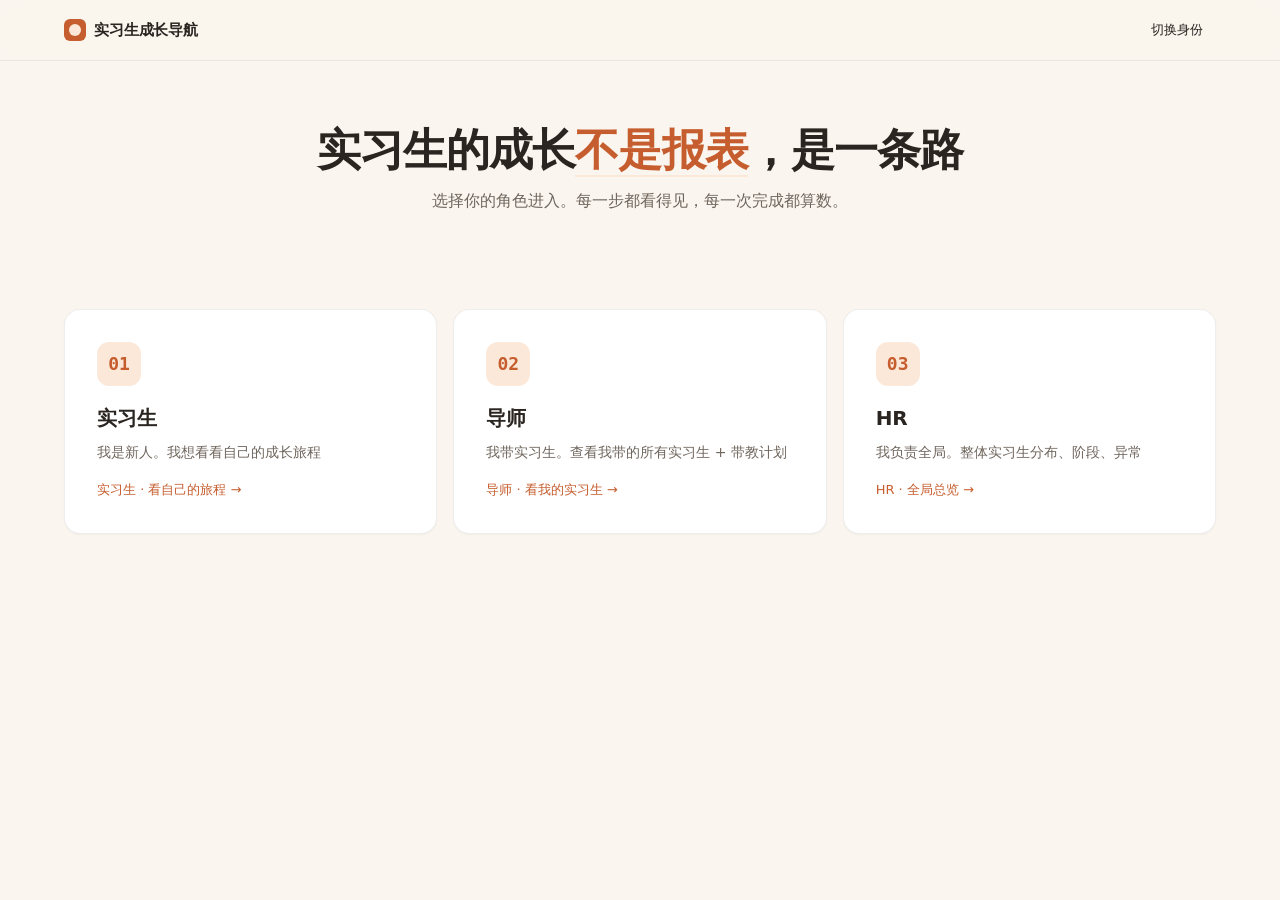
==== static/index.html @ 6880435b "feat: MiniMax M3 前端 — 成长旅程隐喻，暖纸营地风格" ====
<!DOCTYPE html>
<html lang="zh-CN">
<head>
<meta charset="UTF-8">
<meta name="viewport" content="width=device-width, initial-scale=1.0">
<title>实习生成长导航</title>
<style>
  /* ============================================================
     设计系统
     隐喻：成长旅程 / 黎明 / 营地
     ============================================================ */
  :root {
    /* 暖纸感基础 */
    --paper: #faf6ef;          /* 主底色：温暖纸张 */
    --paper-deep: #f1ebe0;     /* 凹陷表面 */
    --card: #ffffff;
    --ink: #2a2520;            /* 主文字：暖墨色 */
    --ink-soft: #6f665d;       /* 次文字 */
    --ink-mute: #a39e98;       /* 静文字 */
    --ink-faint: #c8c0b3;      /* 极淡文字 */

    /* 边框：whisper */
    --line: rgba(42, 37, 32, 0.08);
    --line-soft: rgba(42, 37, 32, 0.05);
    --line-strong: rgba(42, 37, 32, 0.16);

    /* 旅程主题色（单一主调，黎明 + 营火） */
    --ember: #c65d2e;          /* 旅程主色：赭石/营火 */
    --ember-soft: #e8a87a;     /* 浅赭 */
    --ember-glow: #fbe8d8;     /* 极浅赭，背景光晕 */
    --forest: #3a8c6f;         /* 成长/完成：森林绿 */
    --forest-soft: #d4e8df;
    --rust: #b83a2f;           /* 警示：铁锈红 */
    --slate: #5a6b7c;          /* 导师/HR 冷静辅色 */
    --slate-soft: #e3e7ec;

    /* 字体 */
    --font-sans: "PingFang SC", "Microsoft YaHei", -apple-system, BlinkMacSystemFont, system-ui, "Segoe UI", "Hiragino Sans GB", sans-serif;
    --font-mono: ui-monospace, "SF Mono", Menlo, Monaco, Consolas, monospace;

    /* 节奏 */
    --s1: 4px; --s2: 8px; --s3: 12px; --s4: 16px;
    --s5: 24px; --s6: 32px; --s7: 48px; --s8: 64px;

    /* 圆角 */
    --r-sm: 6px; --r-md: 10px; --r-lg: 16px; --r-pill: 9999px;

    /* 阴影：4 层极轻 */
    --shadow-1: 0 1px 2px rgba(42, 37, 32, 0.04);
    --shadow-2: 0 1px 2px rgba(42, 37, 32, 0.04),
                0 4px 12px rgba(42, 37, 32, 0.05),
                0 12px 32px rgba(42, 37, 32, 0.04);
    --shadow-3: 0 1px 2px rgba(42, 37, 32, 0.06),
                0 6px 16px rgba(42, 37, 32, 0.07),
                0 20px 48px rgba(42, 37, 32, 0.08);
  }

  * { box-sizing: border-box; }
  html, body { margin: 0; padding: 0; }
  body {
    font-family: var(--font-sans);
    background: var(--paper);
    color: var(--ink);
    font-size: 15px;
    line-height: 1.6;
    -webkit-font-smoothing: antialiased;
    -moz-osx-font-smoothing: grayscale;
    font-feature-settings: "kern", "liga";
  }
  button { font-family: inherit; cursor: pointer; }
  a { color: var(--ember); text-decoration: none; }
  a:hover { text-decoration: underline; }

  /* ============================================================
     通用工具
     ============================================================ */
  .wrap { max-width: 1200px; margin: 0 auto; padding: 0 var(--s5); }
  .row { display: flex; gap: var(--s4); align-items: center; }
  .row-between { display: flex; justify-content: space-between; align-items: center; }
  .col { display: flex; flex-direction: column; gap: var(--s3); }
  .muted { color: var(--ink-soft); }
  .mute { color: var(--ink-mute); }
  .mono { font-family: var(--font-mono); font-size: 13px; }
  .hidden { display: none !important; }

  /* 按钮 */
  .btn {
    display: inline-flex; align-items: center; gap: var(--s2);
    padding: 10px 18px; border-radius: var(--r-sm);
    border: 1px solid var(--line-strong); background: var(--card);
    color: var(--ink); font-size: 14px; font-weight: 500;
    transition: all .15s ease;
  }
  .btn:hover { background: var(--paper-deep); border-color: var(--ink-soft); }
  .btn-primary {
    background: var(--ember); color: #fff; border-color: var(--ember);
  }
  .btn-primary:hover { background: #b14e23; border-color: #b14e23; }
  .btn-ghost { background: transparent; border-color: transparent; }
  .btn-ghost:hover { background: var(--paper-deep); }
  .btn-sm { padding: 6px 12px; font-size: 13px; }

  /* 卡片 */
  .card {
    background: var(--card); border: 1px solid var(--line);
    border-radius: var(--r-md); box-shadow: var(--shadow-1);
  }
  .card-pad { padding: var(--s5); }
  .card-pad-lg { padding: var(--s6); }

  /* 标签 */
  .tag {
    display: inline-flex; align-items: center; gap: 6px;
    padding: 3px 10px; border-radius: var(--r-pill);
    font-size: 12px; font-weight: 500; letter-spacing: 0.02em;
    background: var(--paper-deep); color: var(--ink-soft);
  }
  .tag-ember { background: var(--ember-glow); color: var(--ember); }
  .tag-forest { background: var(--forest-soft); color: var(--forest); }
  .tag-slate { background: var(--slate-soft); color: var(--slate); }
  .tag-rust { background: #f5dcd6; color: var(--rust); }

  /* ============================================================
     顶栏
     ============================================================ */
  .topbar {
    position: sticky; top: 0; z-index: 50;
    background: rgba(250, 246, 239, 0.85);
    backdrop-filter: saturate(150%) blur(8px);
    -webkit-backdrop-filter: saturate(150%) blur(8px);
    border-bottom: 1px solid var(--line);
  }
  .topbar-inner {
    display: flex; align-items: center; justify-content: space-between;
    height: 60px;
  }
  .brand {
    display: flex; align-items: center; gap: var(--s2);
    font-weight: 600; font-size: 15px; letter-spacing: -0.01em;
  }
  .brand-mark {
    width: 22px; height: 22px; border-radius: 6px;
    background: var(--ember);
    position: relative;
    display: inline-block;
  }
  .brand-mark::after {
    content: ""; position: absolute; inset: 5px;
    border-radius: 50%; background: var(--ember-glow);
  }
  .topbar-right { display: flex; align-items: center; gap: var(--s3); }
  .who { font-size: 13px; color: var(--ink-soft); }
  .who b { color: var(--ink); font-weight: 600; }

  /* ============================================================
     登录页
     ============================================================ */
  .login-hero {
    padding: var(--s8) 0 var(--s7);
    text-align: center;
  }
  .login-hero h1 {
    font-size: 44px; font-weight: 600; line-height: 1.15;
    margin: 0 0 var(--s3); letter-spacing: -0.02em;
  }
  .login-hero h1 em {
    font-style: normal; color: var(--ember);
    border-bottom: 2px solid var(--ember-glow);
  }
  .login-hero p {
    font-size: 16px; color: var(--ink-soft);
    max-width: 520px; margin: 0 auto;
  }

  .role-grid {
    display: grid; grid-template-columns: repeat(3, 1fr);
    gap: var(--s4); margin-top: var(--s7);
  }
  .role-card {
    background: var(--card); border: 1px solid var(--line);
    border-radius: var(--r-lg); padding: var(--s6);
    text-align: left; cursor: pointer;
    transition: all .2s ease;
    box-shadow: var(--shadow-1);
  }
  .role-card:hover {
    transform: translateY(-2px);
    box-shadow: var(--shadow-2);
    border-color: var(--ember-soft);
  }
  .role-card .glyph {
    width: 44px; height: 44px; border-radius: 12px;
    background: var(--ember-glow); color: var(--ember);
    display: inline-flex; align-items: center; justify-content: center;
    margin-bottom: var(--s4);
    font-size: 18px; font-weight: 600;
    font-family: var(--font-mono);
  }
  .role-card h3 {
    font-size: 20px; font-weight: 600; margin: 0 0 var(--s2);
    letter-spacing: -0.01em;
  }
  .role-card p {
    font-size: 14px; color: var(--ink-soft);
    margin: 0 0 var(--s4); line-height: 1.55;
  }
  .role-card .open-hint {
    font-size: 13px; color: var(--ember); font-weight: 500;
  }

  /* 身份选择面板（弹层式） */
  .picker {
    position: fixed; inset: 0;
    background: rgba(42, 37, 32, 0.32);
    display: flex; align-items: center; justify-content: center;
    z-index: 100; padding: var(--s5);
    animation: fade .18s ease;
  }
  @keyframes fade { from { opacity: 0; } to { opacity: 1; } }
  .picker-panel {
    background: var(--card); border-radius: var(--r-lg);
    width: 100%; max-width: 460px;
    box-shadow: var(--shadow-3);
    overflow: hidden;
    animation: lift .22s cubic-bezier(.2,.8,.3,1.2);
  }
  @keyframes lift { from { transform: translateY(8px); opacity: 0; } }
  .picker-head {
    padding: var(--s5) var(--s5) var(--s4);
    border-bottom: 1px solid var(--line);
  }
  .picker-head h2 {
    margin: 0 0 var(--s1); font-size: 18px; font-weight: 600;
  }
  .picker-head p {
    margin: 0; font-size: 13px; color: var(--ink-soft);
  }
  .picker-list {
    padding: var(--s3); max-height: 360px; overflow-y: auto;
  }
  .picker-item {
    display: flex; align-items: center; justify-content: space-between;
    padding: var(--s3) var(--s4); border-radius: var(--r-sm);
    cursor: pointer; transition: background .12s;
  }
  .picker-item:hover { background: var(--paper-deep); }
  .picker-item .name { font-weight: 500; }
  .picker-item .sub { font-size: 12px; color: var(--ink-soft); }
  .picker-foot {
    padding: var(--s3) var(--s5);
    border-top: 1px solid var(--line);
    text-align: right;
  }

  /* ============================================================
     实习生页面 — 核心：成长旅程
     ============================================================ */
  .journey-header {
    padding: var(--s7) 0 var(--s5);
  }
  .journey-greeting {
    display: flex; align-items: baseline; gap: var(--s3);
    margin-bottom: var(--s2);
  }
  .journey-greeting .day-pill {
    font-size: 12px; padding: 3px 10px; border-radius: var(--r-pill);
    background: var(--paper-deep); color: var(--ink-soft);
    font-weight: 500;
  }
  .journey-h1 {
    font-size: 32px; font-weight: 600; margin: 0 0 var(--s3);
    letter-spacing: -0.015em; line-height: 1.2;
  }
  .journey-h1 em { font-style: normal; color: var(--ember); }
  .journey-sub {
    font-size: 15px; color: var(--ink-soft);
    max-width: 640px; line-height: 1.65;
  }

  /* 进度叙事条 */
  .progress-narrative {
    display: flex; align-items: center; gap: var(--s5);
    padding: var(--s4) var(--s5);
    background: var(--card);
    border: 1px solid var(--line);
    border-radius: var(--r-md);
    margin-top: var(--s5);
  }
  .pn-stat { display: flex; flex-direction: column; gap: 2px; }
  .pn-stat .num {
    font-size: 28px; font-weight: 600; color: var(--ink);
    line-height: 1; font-family: var(--font-mono);
    letter-spacing: -0.02em;
  }
  .pn-stat .num em {
    font-style: normal; color: var(--ink-mute);
    font-size: 18px; font-weight: 500;
  }
  .pn-stat .lbl { font-size: 12px; color: var(--ink-soft); }
  .pn-divider {
    width: 1px; height: 36px; background: var(--line);
  }
  .pn-pulse {
    flex: 1; display: flex; align-items: center; gap: var(--s3);
  }
  .pulse-dot {
    width: 10px; height: 10px; border-radius: 50%;
    background: var(--ember);
    position: relative;
  }
  .pulse-dot::before {
    content: ""; position: absolute; inset: -4px;
    border-radius: 50%; background: var(--ember);
    opacity: 0.25; animation: pulse 1.8s ease-out infinite;
  }
  @keyframes pulse {
    0% { transform: scale(0.6); opacity: 0.4; }
    100% { transform: scale(2.2); opacity: 0; }
  }
  .pulse-text { font-size: 13px; color: var(--ink-soft); line-height: 1.5; }
  .pulse-text b { color: var(--ink); font-weight: 600; }

  /* SVG 旅程路径 */
  .journey-path {
    position: relative;
    background: var(--card);
    border: 1px solid var(--line);
    border-radius: var(--r-lg);
    padding: var(--s6) var(--s5) var(--s5);
    margin-top: var(--s5);
    box-shadow: var(--shadow-1);
    overflow: hidden;
  }
  .journey-path::before {
    content: ""; position: absolute; inset: 0;
    background: radial-gradient(ellipse 600px 200px at 30% 80%, var(--ember-glow), transparent 60%);
    pointer-events: none;
  }
  .journey-path-inner { position: relative; z-index: 1; }
  .journey-svg {
    width: 100%; height: 180px; display: block;
  }
  .stage-labels {
    display: grid; grid-template-columns: repeat(3, 1fr);
    margin-top: var(--s3); position: relative;
  }
  .stage-label {
    text-align: center;
    transition: all .2s;
  }
  .stage-label .stage-no {
    font-family: var(--font-mono);
    font-size: 11px; color: var(--ink-mute);
    letter-spacing: 0.1em; text-transform: uppercase;
  }
  .stage-label .stage-name {
    font-size: 15px; font-weight: 600;
    color: var(--ink); margin: 4px 0 2px;
  }
  .stage-label .stage-state {
    font-size: 12px; color: var(--ink-soft);
  }
  .stage-label.is-current .stage-name { color: var(--ember); }
  .stage-label.is-done .stage-state { color: var(--forest); }

  /* 营地锚点（在 SVG 上） */
  .camp-anchor { cursor: pointer; }
  .camp-anchor:hover .camp-circle { stroke-width: 3; }
  .camp-circle {
    transition: all .25s ease;
  }
  .camp-current { fill: var(--ember); }
  .camp-done { fill: var(--forest); }
  .camp-pending { fill: var(--card); }
  .camp-flare { fill: var(--ember-glow); }

  /* 阶段详情 */
  .stage-detail {
    margin-top: var(--s5);
    padding-top: var(--s5);
    border-top: 1px dashed var(--line);
  }
  .stage-detail-head {
    display: flex; align-items: center; justify-content: space-between;
    margin-bottom: var(--s4);
  }
  .stage-detail-head h2 {
    font-size: 22px; font-weight: 600; margin: 0;
    letter-spacing: -0.01em;
  }
  .stage-detail-head .stage-progress {
    font-family: var(--font-mono); font-size: 13px;
    color: var(--ink-soft);
  }

  /* 里程碑列表（垂直、像路上的站点） */
  .milestone-list {
    display: flex; flex-direction: column; gap: var(--s2);
  }
  .milestone {
    display: grid;
    grid-template-columns: 36px 1fr auto;
    gap: var(--s4);
    padding: var(--s4) var(--s5);
    background: var(--card);
    border: 1px solid var(--line);
    border-radius: var(--r-md);
    transition: all .18s ease;
    align-items: start;
  }
  .milestone:hover { box-shadow: var(--shadow-2); border-color: var(--line-strong); }

  .ms-marker {
    width: 36px; height: 36px; border-radius: 50%;
    display: flex; align-items: center; justify-content: center;
    font-family: var(--font-mono);
    font-size: 14px; font-weight: 500;
    flex-shrink: 0;
  }
  .ms-marker.completed { background: var(--forest); color: #fff; }
  .ms-marker.flagged { background: var(--rust); color: #fff; }
  .ms-marker.pending {
    background: transparent; color: var(--ink-mute);
    border: 1.5px dashed var(--ink-faint);
  }
  .ms-marker.current {
    background: var(--ember-glow); color: var(--ember);
    border: 1.5px solid var(--ember);
  }

  .ms-body { min-width: 0; }
  .ms-name {
    font-size: 15px; font-weight: 600; color: var(--ink);
    margin: 0 0 2px;
  }
  .ms-desc { font-size: 13px; color: var(--ink-soft); }
  .ms-feedback {
    margin-top: var(--s3); padding: var(--s3) var(--s4);
    background: var(--paper-deep); border-radius: var(--r-sm);
    font-size: 13px; color: var(--ink-soft);
    border-left: 2px solid var(--ember-soft);
    line-height: 1.6;
  }
  .ms-feedback .fb-by {
    font-size: 11px; color: var(--ink-mute);
    text-transform: uppercase; letter-spacing: 0.08em;
    margin-bottom: 4px; display: block;
  }

  .ms-meta {
    font-family: var(--font-mono); font-size: 12px;
    color: var(--ink-mute); white-space: nowrap;
    padding-top: 8px;
  }

  /* 反馈流（路上的指引） */
  .feedback-stream {
    margin-top: var(--s6);
  }
  .feedback-stream h3 {
    font-size: 16px; font-weight: 600; margin: 0 0 var(--s3);
    display: flex; align-items: center; gap: var(--s2);
  }
  .feedback-stream h3 .count {
    font-family: var(--font-mono); font-size: 12px;
    color: var(--ink-mute); font-weight: 500;
  }
  .feedback-list { display: flex; flex-direction: column; gap: var(--s2); }
  .feedback-row {
    display: flex; gap: var(--s3);
    padding: var(--s3) var(--s4);
    background: var(--card);
    border: 1px solid var(--line);
    border-radius: var(--r-md);
  }
  .feedback-row .avatar {
    width: 32px; height: 32px; border-radius: 50%;
    background: var(--ember); color: #fff;
    display: flex; align-items: center; justify-content: center;
    font-size: 13px; font-weight: 600; flex-shrink: 0;
  }
  .feedback-row .fb-content { flex: 1; }
  .feedback-row .fb-text {
    font-size: 14px; color: var(--ink); line-height: 1.6;
  }
  .feedback-row .fb-meta {
    font-size: 12px; color: var(--ink-mute);
    margin-top: 4px;
  }
  .feedback-row .fb-meta .ms-link {
    color: var(--ember); font-weight: 500;
  }

  /* ============================================================
     导师页面
     ============================================================ */
  .page-h {
    padding: var(--s6) 0 var(--s5);
  }
  .page-h h1 {
    font-size: 28px; font-weight: 600; margin: 0 0 var(--s2);
    letter-spacing: -0.015em;
  }
  .page-h p { color: var(--ink-soft); margin: 0; }

  .intern-grid {
    display: grid;
    grid-template-columns: repeat(auto-fill, minmax(280px, 1fr));
    gap: var(--s4);
    margin-top: var(--s5);
  }
  .intern-card {
    background: var(--card);
    border: 1px solid var(--line);
    border-radius: var(--r-md);
    padding: var(--s5);
    cursor: pointer;
    transition: all .18s ease;
  }
  .intern-card:hover {
    box-shadow: var(--shadow-2);
    border-color: var(--ember-soft);
    transform: translateY(-1px);
  }
  .ic-top {
    display: flex; align-items: center; gap: var(--s3);
    margin-bottom: var(--s4);
  }
  .ic-avatar {
    width: 40px; height: 40px; border-radius: 50%;
    background: var(--ember-glow); color: var(--ember);
    display: flex; align-items: center; justify-content: center;
    font-size: 15px; font-weight: 600; flex-shrink: 0;
  }
  .ic-name { font-size: 16px; font-weight: 600; }
  .ic-pos { font-size: 13px; color: var(--ink-soft); }
  .ic-progress {
    display: flex; align-items: baseline; gap: 4px;
    margin-bottom: var(--s2);
  }
  .ic-progress .pct {
    font-family: var(--font-mono);
    font-size: 22px; font-weight: 600; color: var(--ink);
  }
  .ic-progress .lbl {
    font-size: 12px; color: var(--ink-soft);
  }
  .ic-bar {
    height: 4px; background: var(--paper-deep);
    border-radius: 2px; overflow: hidden;
  }
  .ic-bar-fill {
    height: 100%; background: var(--ember);
    border-radius: 2px; transition: width .4s ease;
  }
  .ic-meta {
    display: flex; gap: var(--s2); margin-top: var(--s3);
  }

  /* 导师 — 计划详情 */
  .plan-back {
    display: inline-flex; align-items: center; gap: 6px;
    font-size: 13px; color: var(--ink-soft);
    margin-bottom: var(--s3); cursor: pointer;
    background: none; border: none; padding: 0;
  }
  .plan-back:hover { color: var(--ember); }
  .plan-header {
    display: flex; align-items: baseline; gap: var(--s3);
    margin-bottom: var(--s5);
  }
  .plan-header h1 {
    font-size: 28px; font-weight: 600; margin: 0;
    letter-spacing: -0.015em;
  }
  .plan-section {
    margin-top: var(--s5);
  }
  .plan-section h2 {
    display: flex; align-items: center; gap: var(--s3);
    font-size: 16px; font-weight: 600;
    margin: 0 0 var(--s3);
    color: var(--ink-soft);
    text-transform: uppercase; letter-spacing: 0.08em;
    font-size: 12px; font-weight: 600;
  }
  .plan-section h2 .badge {
    background: var(--ember-glow); color: var(--ember);
    padding: 2px 10px; border-radius: var(--r-pill);
    font-size: 12px; font-weight: 500;
    letter-spacing: normal; text-transform: none;
  }
  .plan-item {
    display: grid;
    grid-template-columns: 28px 1fr auto;
    gap: var(--s4);
    padding: var(--s4) var(--s5);
    background: var(--card);
    border: 1px solid var(--line);
    border-radius: var(--r-md);
    align-items: start;
    margin-bottom: var(--s2);
  }
  .pi-check {
    width: 22px; height: 22px; border-radius: 6px;
    border: 1.5px solid var(--line-strong);
    background: var(--card); cursor: pointer;
    display: flex; align-items: center; justify-content: center;
    transition: all .15s; margin-top: 2px;
    flex-shrink: 0;
  }
  .pi-check:hover { border-color: var(--ember); }
  .pi-check.is-done { background: var(--forest); border-color: var(--forest); }
  .pi-check.is-done::after {
    content: ""; width: 6px; height: 10px;
    border-right: 2px solid #fff; border-bottom: 2px solid #fff;
    transform: rotate(45deg) translate(-1px, -1px);
  }
  .pi-body { min-width: 0; }
  .pi-name { font-weight: 600; font-size: 15px; }
  .pi-name.is-done { color: var(--ink-mute); text-decoration: line-through; text-decoration-color: var(--ink-faint); }
  .pi-desc { font-size: 13px; color: var(--ink-soft); margin-top: 2px; }
  .pi-feedback-box {
    margin-top: var(--s3); display: flex; gap: var(--s2);
  }
  .pi-feedback-box input {
    flex: 1; padding: 8px 12px;
    border: 1px solid var(--line); border-radius: var(--r-sm);
    background: var(--paper); font-family: inherit; font-size: 13px;
    color: var(--ink);
  }
  .pi-feedback-box input:focus { outline: none; border-color: var(--ember); }
  .pi-actions { display: flex; align-items: center; gap: var(--s2); }
  .pi-save {
    padding: 8px 14px;
    background: var(--ember); color: #fff; border: none;
    border-radius: var(--r-sm); font-size: 13px; font-weight: 500;
  }
  .pi-save:disabled { background: var(--ink-faint); cursor: not-allowed; }
  .pi-save:hover:not(:disabled) { background: #b14e23; }
  .pi-fb-display {
    margin-top: var(--s2); font-size: 13px; color: var(--ink-soft);
    background: var(--paper-deep); padding: var(--s2) var(--s3);
    border-radius: var(--r-sm);
    border-left: 2px solid var(--forest);
  }

  /* ============================================================
     HR 页面
     ============================================================ */
  .hr-stats {
    display: grid; grid-template-columns: repeat(4, 1fr);
    gap: var(--s3); margin-top: var(--s5);
  }
  .hr-stat {
    background: var(--card);
    border: 1px solid var(--line);
    border-radius: var(--r-md);
    padding: var(--s4) var(--s5);
  }
  .hr-stat .label {
    font-size: 12px; color: var(--ink-soft);
    text-transform: uppercase; letter-spacing: 0.06em;
    margin-bottom: 6px;
  }
  .hr-stat .value {
    font-family: var(--font-mono);
    font-size: 28px; font-weight: 600; color: var(--ink);
    line-height: 1.1;
  }
  .hr-stat .value small {
    font-size: 14px; color: var(--ink-mute); font-weight: 500;
  }
  .hr-stat .delta {
    font-size: 12px; color: var(--ink-soft);
    margin-top: 4px;
  }
  .hr-stat.accent .value { color: var(--ember); }
  .hr-stat.alert .value { color: var(--rust); }

  .hr-2col {
    display: grid; grid-template-columns: 1fr 1fr;
    gap: var(--s4); margin-top: var(--s5);
  }
  .hr-panel {
    background: var(--card);
    border: 1px solid var(--line);
    border-radius: var(--r-md);
    padding: var(--s5);
  }
  .hr-panel h2 {
    font-size: 14px; font-weight: 600; margin: 0 0 var(--s4);
    color: var(--ink-soft);
  }

  .bar-row {
    display: grid; grid-template-columns: 80px 1fr 40px;
    gap: var(--s3); align-items: center; margin-bottom: var(--s3);
  }
  .bar-row .lbl { font-size: 13px; color: var(--ink); }
  .bar-row .count { font-family: var(--font-mono); font-size: 13px; color: var(--ink-soft); text-align: right; }
  .bar-track {
    height: 8px; background: var(--paper-deep);
    border-radius: 4px; overflow: hidden;
  }
  .bar-fill {
    height: 100%; background: var(--ember);
    border-radius: 4px; transition: width .5s ease;
  }
  .bar-fill.slate { background: var(--slate); }
  .bar-fill.forest { background: var(--forest); }

  .hr-table {
    background: var(--card);
    border: 1px solid var(--line);
    border-radius: var(--r-md);
    margin-top: var(--s5);
    overflow: hidden;
  }
  .hr-table-head {
    display: grid;
    grid-template-columns: 1.4fr 1.2fr 1fr 0.8fr 0.8fr;
    padding: var(--s3) var(--s5);
    background: var(--paper-deep);
    font-size: 12px; color: var(--ink-soft);
    text-transform: uppercase; letter-spacing: 0.06em;
    font-weight: 500;
  }
  .hr-row {
    display: grid;
    grid-template-columns: 1.4fr 1.2fr 1fr 0.8fr 0.8fr;
    padding: var(--s3) var(--s5);
    border-top: 1px solid var(--line);
    font-size: 14px; align-items: center;
    cursor: pointer; transition: background .12s;
  }
  .hr-row:hover { background: var(--paper); }
  .hr-row .pct {
    font-family: var(--font-mono); font-size: 13px;
    color: var(--ink); font-weight: 500;
  }
  .hr-row .anomaly-dot {
    display: inline-block; width: 8px; height: 8px;
    border-radius: 50%; background: var(--rust);
    margin-right: 6px; vertical-align: middle;
  }
  .hr-row .name-cell { font-weight: 500; }
  .hr-row .name-cell small { display: block; color: var(--ink-mute); font-weight: 400; font-size: 12px; }

  /* ============================================================
     通用：空/加载/庆祝
     ============================================================ */
  .empty {
    text-align: center; padding: var(--s7) var(--s5);
    color: var(--ink-soft);
  }
  .empty h3 { color: var(--ink); font-weight: 600; margin: 0 0 var(--s2); }

  .toast {
    position: fixed; bottom: 24px; left: 50%;
    transform: translateX(-50%) translateY(20px);
    background: var(--ink); color: #fff;
    padding: 12px 20px; border-radius: var(--r-sm);
    font-size: 14px; opacity: 0; pointer-events: none;
    transition: all .25s ease;
    z-index: 200; box-shadow: var(--shadow-3);
  }
  .toast.show {
    opacity: 1; transform: translateX(-50%) translateY(0);
  }
  .toast .toast-glyph {
    display: inline-block; width: 8px; height: 8px;
    border-radius: 50%; background: var(--forest);
    margin-right: 8px; vertical-align: middle;
  }

  /* 庆祝小弹层（点击"庆祝一下"时） */
  .celebrate {
    position: fixed; inset: 0;
    background: rgba(42, 37, 32, 0.4);
    display: flex; align-items: center; justify-content: center;
    z-index: 200; padding: var(--s5);
    animation: fade .2s ease;
  }
  .celebrate-panel {
    background: var(--card); border-radius: var(--r-lg);
    padding: var(--s7); text-align: center;
    max-width: 360px; box-shadow: var(--shadow-3);
    animation: lift .25s cubic-bezier(.2,.8,.3,1.2);
  }
  .celebrate-sun {
    width: 64px; height: 64px; border-radius: 50%;
    background: var(--ember); margin: 0 auto var(--s4);
    position: relative;
  }
  .celebrate-sun::after {
    content: ""; position: absolute; inset: -8px;
    border-radius: 50%; border: 2px solid var(--ember-soft);
    animation: sunRing 1.6s ease-out infinite;
  }
  @keyframes sunRing {
    0% { transform: scale(0.8); opacity: 0.8; }
    100% { transform: scale(1.6); opacity: 0; }
  }
  .celebrate-panel h3 {
    font-size: 22px; font-weight: 600; margin: 0 0 var(--s2);
    letter-spacing: -0.01em;
  }
  .celebrate-panel p {
    color: var(--ink-soft); margin: 0 0 var(--s5);
    line-height: 1.6;
  }

  /* 响应 */
  @media (max-width: 900px) {
    .role-grid { grid-template-columns: 1fr; }
    .hr-stats { grid-template-columns: repeat(2, 1fr); }
    .hr-2col { grid-template-columns: 1fr; }
    .stage-labels { grid-template-columns: 1fr; gap: var(--s3); }
    .journey-svg { display: none; }
    .plan-item, .milestone {
      grid-template-columns: 28px 1fr;
    }
    .ms-meta, .pi-actions { grid-column: 1 / -1; }
    .hr-table-head, .hr-row {
      grid-template-columns: 1.4fr 0.8fr 0.6fr;
    }
    .hr-table-head .col-dept,
    .hr-table-head .col-stage,
    .hr-row .col-dept,
    .hr-row .col-stage { display: none; }
  }
</style>
</head>
<body>

<!-- 顶栏 -->
<header class="topbar">
  <div class="wrap topbar-inner">
    <div class="brand">
      <span class="brand-mark"></span>
      <span>实习生成长导航</span>
    </div>
    <div class="topbar-right" id="topbarRight">
      <span class="who" id="who"></span>
      <button class="btn btn-ghost btn-sm" onclick="logout()">切换身份</button>
    </div>
  </div>
</header>

<main id="app"></main>

<div id="toast" class="toast"><span class="toast-glyph"></span><span id="toastText"></span></div>
<div id="modalRoot"></div>

<script>
/* ============================================================
   状态与 API
   ============================================================ */
const STAGE_ORDER = ['onboarding', 'growth', 'independent'];
const STAGE_NAME = {
  'onboarding': '入职适应',
  'growth': '快速成长',
  'independent': '独立贡献'
};
const STAGE_BLURB = {
  'onboarding': '熟悉环境，建立基础',
  'growth': '独立承担任务，加速成长',
  'independent': '成为模块负责人，影响业务'
};
const STATUS_NAME = { 'pending': '待完成', 'completed': '已完成', 'flagged': '需关注' };

let state = {
  user: null,        // { id, name, role, ... }
  current: 'login',  // 'login' | 'intern' | 'mentor' | 'hr' | 'mentorPlan' | 'hrIntern'
  data: {}
};

const api = {
  me:  (id)        => fetch(`/api/me?user_id=${id}`).then(r => r.json()),
  intern:      (id) => fetch(`/api/intern/${id}`).then(r => r.json()),
  mentorList:  (id) => fetch(`/api/mentor/${id}/interns`).then(r => r.json()),
  mentorPlan:  (mid, iid) => fetch(`/api/mentor/${mid}/intern/${iid}/plan`).then(r => r.json()),
  complete:    (mid, pid, body) =>
    fetch(`/api/mentor/${mid}/complete/${pid}`, {
      method: 'POST', headers: { 'Content-Type': 'application/json' },
      body: JSON.stringify(body)
    }).then(r => r.json()),
  hrDash:      ()   => fetch(`/api/hr/dashboard`).then(r => r.json())
};

/* ============================================================
   工具
   ============================================================ */
const $ = (sel) => document.querySelector(sel);
const el = (tag, attrs = {}, children = []) => {
  const node = document.createElement(tag);
  for (const [k, v] of Object.entries(attrs)) {
    if (k === 'class') node.className = v;
    else if (k === 'onclick') node.setAttribute('onclick', v);
    else if (k === 'html') node.innerHTML = v;
    else if (k === 'text') node.textContent = v;
    else if (k.startsWith('data-')) node.setAttribute(k, v);
    else if (k === 'style') node.setAttribute('style', v);
    else node.setAttribute(k, v);
  }
  for (const c of [].concat(children)) {
    if (c == null) continue;
    if (typeof c === 'string') node.appendChild(document.createTextNode(c));
    else node.appendChild(c);
  }
  return node;
};
const esc = (s) => String(s ?? '').replace(/[&<>"']/g, c =>
  ({ '&': '&amp;', '<': '&lt;', '>': '&gt;', '"': '&quot;', "'": '&#39;' })[c]);
const fmtPct = (n) => `${n}%`;
const initials = (name) => {
  if (!name) return '?';
  return name.length > 2 ? name.slice(-1) : name.slice(0, 1);
};
const daySince = (startDate) => {
  if (!startDate) return 0;
  const start = new Date(startDate);
  const now = new Date();
  return Math.max(0, Math.floor((now - start) / 86400000));
};
const stageName = (key) => STAGE_NAME[key] || key;
const sortStages = (arr) =>
  arr.slice().sort((a, b) =>
    STAGE_ORDER.indexOf(a.stage_key) - STAGE_ORDER.indexOf(b.stage_key)
  );

function toast(text) {
  const t = $('#toast');
  $('#toastText').textContent = text;
  t.classList.add('show');
  clearTimeout(t._t);
  t._t = setTimeout(() => t.classList.remove('show'), 2200);
}

function modal(node) {
  const root = $('#modalRoot');
  root.innerHTML = '';
  const overlay = el('div', { class: 'picker', onclick: (e) => {
    if (e.target === overlay) close();
  }});
  overlay.appendChild(node);
  root.appendChild(overlay);
}
function close() { $('#modalRoot').innerHTML = ''; }

function celebrate(text, sub) {
  const panel = el('div', { class: 'celebrate-panel' }, [
    el('div', { class: 'celebrate-sun' }),
    el('h3', { text }),
    el('p', { text: sub }),
    el('button', { class: 'btn btn-primary', onclick: close, text: '继续旅程' })
  ]);
  const overlay = el('div', { class: 'celebrate', onclick: (e) => {
    if (e.target === overlay) close();
  }});
  overlay.appendChild(panel);
  $('#modalRoot').innerHTML = '';
  $('#modalRoot').appendChild(overlay);
}

/* ============================================================
   路由
   ============================================================ */
async function setUser(user) {
  state.user = user;
  $('#who').innerHTML = `<b>${esc(user.name)}</b> · ${user.role === 'intern' ? '实习生' : user.role === 'mentor' ? '导师' : 'HR'}`;
  if (user.role === 'intern') {
    state.current = 'intern';
    await renderIntern();
  } else if (user.role === 'mentor') {
    state.current = 'mentor';
    await renderMentor();
  } else {
    state.current = 'hr';
    await renderHR();
  }
}
function logout() {
  state.user = null;
  state.current = 'login';
  renderLogin();
}

/* ============================================================
   登录页
   ============================================================ */
const DEMO_ACCOUNTS = [
  { id: 1,  role: 'hr',      name: '王芳',  subtitle: '人力资源 · 全局视角' },
  { id: 2,  role: 'mentor',  name: '张伟',  subtitle: '研发部导师 · 带 8 人' },
  { id: 3,  role: 'mentor',  name: '李明',  subtitle: '产品部导师 · 带 6 人' },
  { id: 4,  role: 'mentor',  name: '陈芳',  subtitle: '销售部导师 · 带 6 人' },
  { id: 5,  role: 'intern',  name: '赵一',  subtitle: '研发 · 后端开发 · 入职第 ' + daySince('2026-03-01') + ' 天' },
  { id: 13, role: 'intern',  name: '冯九',  subtitle: '产品 · 产品助理 · 入职第 ' + daySince('2026-03-09') + ' 天' },
  { id: 19, role: 'intern',  name: '韩十五', subtitle: '销售 · 大客户销售 · 入职第 ' + daySince('2026-03-15') + ' 天' }
];

function renderLogin() {
  const app = $('#app');
  app.innerHTML = '';

  const roleGrid = el('div', { class: 'role-grid' }, [
    roleCard('实习生', '我是新人', '我想看看自己的成长旅程', 'in', '实习生 · 看自己的旅程'),
    roleCard('导师',   '我带实习生', '查看我带的所有实习生 + 带教计划', 'me', '导师 · 看我的实习生'),
    roleCard('HR',     '我负责全局', '整体实习生分布、阶段、异常', 'hr', 'HR · 全局总览')
  ]);

  const hero = el('section', { class: 'login-hero' }, [
    el('div', { class: 'wrap' }, [
      el('h1', { html: '实习生的成长<em>不是报表</em>，是一条路' }),
      el('p', { text: '选择你的角色进入。每一步都看得见，每一次完成都算数。' })
    ])
  ]);

  app.appendChild(hero);
  app.appendChild(el('div', { class: 'wrap' }, [roleGrid]));
}

function roleCard(title, sub, desc, key, hint) {
  return el('div', { class: 'role-card', onclick: () => openRolePicker(key) }, [
    el('div', { class: 'glyph', text: key === 'in' ? '01' : key === 'me' ? '02' : '03' }),
    el('h3', { text: title }),
    el('p', { text: sub + '。' + desc }),
    el('div', { class: 'open-hint', text: hint + ' →' })
  ]);
}

function openRolePicker(roleKey) {
  const filtered = DEMO_ACCOUNTS.filter(a => a.role === roleKey);
  const roleLabel = roleKey === 'in' ? '实习生' : roleKey === 'me' ? '导师' : 'HR';

  const list = el('div', { class: 'picker-list' },
    filtered.map(a => el('div', {
      class: 'picker-item', onclick: () => pickUser(a.id)
    }, [
      el('div', {}, [
        el('div', { class: 'name', text: a.name }),
        el('div', { class: 'sub', text: a.subtitle })
      ]),
      el('div', { class: 'sub', text: 'id: ' + a.id })
    ]))
  );

  const panel = el('div', { class: 'picker-panel' }, [
    el('div', { class: 'picker-head' }, [
      el('h2', { text: '选择' + roleLabel + '身份' }),
      el('p', { text: '演示账号直接进入。' })
    ]),
    list,
    el('div', { class: 'picker-foot' }, [
      el('button', { class: 'btn btn-ghost btn-sm', onclick: close, text: '取消' })
    ])
  ]);

  modal(panel);
}

async function pickUser(id) {
  close();
  const me = await api.me(id);
  if (me.error) { toast('未找到该用户'); return; }
  await setUser(me);
}

/* ============================================================
   实习生视图
   ============================================================ */
async function renderIntern() {
  const data = await api.intern(state.user.id);
  state.data.intern = data;
  const app = $('#app');
  app.innerHTML = '';

  const stages = sortStages(data.stages);
  const total = data.total_milestones;
  const done = data.completed_milestones;
  const pct = data.progress_pct;
  const days = daySince(data.intern.start_date);

  // 找 current stage（数据中 "进行中" 的）
  let currentStageKey = data.intern.stage;
  // 找第一个还没全完成的 stage
  for (const s of stages) {
    const allDone = s.milestones.every(m => m.status === 'completed');
    if (!allDone) { currentStageKey = s.stage_key; break; }
  }

  // 顶部问候
  const greeting = el('div', { class: 'journey-header' }, [
    el('div', { class: 'wrap' }, [
      el('div', { class: 'journey-greeting' }, [
        el('span', { class: 'day-pill', text: '入职第 ' + days + ' 天' }),
        el('span', { class: 'tag tag-ember', text: data.intern.department + ' · ' + data.intern.position })
      ]),
      el('h1', { class: 'journey-h1', html: `${esc(data.intern.name)}，欢迎回到你的<em>成长旅程</em>` }),
      el('p', { class: 'journey-sub', text:
        `你已经走过了 ${done} 个站点，路上还有 ${total - done} 个在等着你。当前正处在「${stageName(currentStageKey)}」阶段——继续前进，每一步都在为独立那一天做准备。`
      }),
      buildProgressNarrative(done, total, pct, currentStageKey)
    ])
  ]);

  // SVG 路径
  const path = buildJourneyPath(stages, currentStageKey, data);

  app.appendChild(greeting);
  app.appendChild(el('div', { class: 'wrap' }, [
    path,
    ...stages.map(s => buildStageDetail(s, currentStageKey))
  ]));

  // 反馈流（从 milestones 抽出所有有 feedback 的）
  const feedbackItems = [];
  for (const s of stages) {
    for (const m of s.milestones) {
      if (m.status === 'completed' && m.feedback) {
        feedbackItems.push({ ...m, stageKey: s.stage_key, stageName: s.stage_key });
      }
    }
  }
  if (feedbackItems.length) {
    const stream = el('div', { class: 'feedback-stream' }, [
      el('h3', {}, [
        document.createTextNode('路上的指引'),
        el('span', { class: 'count', text: ' · ' + feedbackItems.length + ' 条反馈' })
      ]),
      el('div', { class: 'feedback-list' },
        feedbackItems.map(it => buildFeedbackRow(it))
      )
    ]);
    app.appendChild(el('div', { class: 'wrap' }, [stream]));
  }
}

function buildProgressNarrative(done, total, pct, currentKey) {
  const remaining = total - done;
  let next = '';
  if (remaining === 0) next = '旅程的全部站点已点亮——准备好迎接下一段吧。';
  else if (remaining === 1) next = '只剩最后 1 个站点就到下一段。';
  else next = `距下一段还有 ${remaining} 步`;

  return el('div', { class: 'progress-narrative' }, [
    el('div', { class: 'pn-stat' }, [
      el('div', { class: 'num', html: `${done}<em>/${total}</em>` }),
      el('div', { class: 'lbl', text: '已走过' })
    ]),
    el('div', { class: 'pn-divider' }),
    el('div', { class: 'pn-stat' }, [
      el('div', { class: 'num', html: `${pct}<em>%</em>` }),
      el('div', { class: 'lbl', text: '完成度' })
    ]),
    el('div', { class: 'pn-divider' }),
    el('div', { class: 'pn-pulse' }, [
      el('div', { class: 'pulse-dot' }),
      el('div', { class: 'pulse-text' }, [
        document.createTextNode('正在 '),
        el('b', { text: stageName(currentKey) }),
        document.createTextNode(' 阶段，' + next)
      ])
    ])
  ]);
}

function buildJourneyPath(stages, currentKey, data) {
  // SVG：三条 S 曲线连接三个营地
  // 视口宽按 wrap-1200 减去 padding，cap 到 1100
  const W = 1100, H = 180;
  const cx = (i) => 180 + i * (W - 360) / 2;

  // 重算每段 y 交替
  const ys = [60, 110, 60];
  const d = (() => {
    let s = `M ${cx(0)} ${ys[0]}`;
    for (let i = 0; i < stages.length - 1; i++) {
      const x1 = cx(i), x2 = cx(i + 1);
      const y1 = ys[i], y2 = ys[i + 1];
      const mx = x1 + (x2 - x1) * 0.5;
      s += ` C ${mx} ${y1}, ${mx} ${y2}, ${x2} ${y2}`;
    }
    return s;
  })();

  // 已走过的路径（基于每个阶段的完成度）
  let walkedD = '';
  let walkedSoFar = true;
  for (let i = 0; i < stages.length; i++) {
    const s = stages[i];
    const allDone = s.milestones.every(m => m.status === 'completed');
    const anyDone = s.milestones.some(m => m.status === 'completed');
    if (walkedSoFar && allDone) {
      // 整段走过
      if (i === 0) walkedD = `M ${cx(0)} ${ys[0]}`;
      else walkedD += ` C ${cx(i-1) + (cx(i)-cx(i-1))*0.5} ${ys[i-1]}, ${cx(i-1) + (cx(i)-cx(i-1))*0.5} ${ys[i]}, ${cx(i)} ${ys[i]}`;
    } else {
      walkedSoFar = false;
      break;
    }
  }

  // 渲染 SVG
  const svg = document.createElementNS('http://www.w3.org/2000/svg', 'svg');
  svg.setAttribute('class', 'journey-svg');
  svg.setAttribute('viewBox', `0 0 ${W} ${H}`);
  svg.setAttribute('preserveAspectRatio', 'xMidYMid meet');

  // 虚线路径
  const ghost = document.createElementNS('http://www.w3.org/2000/svg', 'path');
  ghost.setAttribute('d', d);
  ghost.setAttribute('fill', 'none');
  ghost.setAttribute('stroke', 'rgba(42, 37, 32, 0.18)');
  ghost.setAttribute('stroke-width', '2');
  ghost.setAttribute('stroke-dasharray', '4 6');
  ghost.setAttribute('stroke-linecap', 'round');
  svg.appendChild(ghost);

  // 已走过的实线路径
  if (walkedD) {
    const walked = document.createElementNS('http://www.w3.org/2000/svg', 'path');
    walked.setAttribute('d', walkedD);
    walked.setAttribute('fill', 'none');
    walked.setAttribute('stroke', 'var(--ember)');
    walked.setAttribute('stroke-width', '2.5');
    walked.setAttribute('stroke-linecap', 'round');
    svg.appendChild(walked);
  }

  // 营地（每个阶段的视觉锚点）
  for (let i = 0; i < stages.length; i++) {
    const s = stages[i];
    const x = cx(i), y = ys[i];
    const isCurrent = s.stage_key === currentKey;
    const allDone = s.milestones.every(m => m.status === 'completed');
    const anyDone = s.milestones.some(m => m.status === 'completed');
    const allPending = s.milestones.every(m => m.status === 'pending');

    // 外圈光晕（current 阶段）
    if (isCurrent) {
      const flare = document.createElementNS('http://www.w3.org/2000/svg', 'circle');
      flare.setAttribute('cx', x); flare.setAttribute('cy', y);
      flare.setAttribute('r', 26);
      flare.setAttribute('fill', 'var(--ember-glow)');
      flare.setAttribute('opacity', '0.6');
      flare.setAttribute('class', 'camp-flare');
      svg.appendChild(flare);
    }

    // 主圈
    const g = document.createElementNS('http://www.w3.org/2000/svg', 'g');
    g.setAttribute('class', 'camp-anchor');
    g.setAttribute('onclick', `jumpToStage('${s.stage_key}')`);

    const c = document.createElementNS('http://www.w3.org/2000/svg', 'circle');
    c.setAttribute('cx', x); c.setAttribute('cy', y);
    c.setAttribute('r', 14);
    c.setAttribute('class', 'camp-circle ' + (allDone ? 'camp-done' : isCurrent ? 'camp-current' : 'camp-pending'));
    c.setAttribute('stroke', allDone ? 'var(--forest)' : isCurrent ? 'var(--ember)' : 'var(--ink-faint)');
    c.setAttribute('stroke-width', '2');
    g.appendChild(c);

    // 内部数字
    const t = document.createElementNS('http://www.w3.org/2000/svg', 'text');
    t.setAttribute('x', x); t.setAttribute('y', y + 4);
    t.setAttribute('text-anchor', 'middle');
    t.setAttribute('font-family', 'ui-monospace, SF Mono, Menlo, monospace');
    t.setAttribute('font-size', '12');
    t.setAttribute('font-weight', '600');
    t.setAttribute('fill', allDone ? '#fff' : isCurrent ? '#fff' : 'var(--ink-mute)');
    t.textContent = String(i + 1);
    g.appendChild(t);

    // 阶段完成小计
    const sub = document.createElementNS('http://www.w3.org/2000/svg', 'text');
    const doneN = s.milestones.filter(m => m.status === 'completed').length;
    sub.setAttribute('x', x); sub.setAttribute('y', y + (isCurrent ? 44 : 38));
    sub.setAttribute('text-anchor', 'middle');
    sub.setAttribute('font-family', 'ui-monospace, SF Mono, Menlo, monospace');
    sub.setAttribute('font-size', '11');
    sub.setAttribute('fill', 'var(--ink-mute)');
    sub.textContent = doneN + '/' + s.milestones.length;
    g.appendChild(sub);

    svg.appendChild(g);
  }

  const labels = el('div', { class: 'stage-labels' },
    stages.map((s, i) => {
      const isCurrent = s.stage_key === currentKey;
      const allDone = s.milestones.every(m => m.status === 'completed');
      return el('div', {
        class: 'stage-label' + (isCurrent ? ' is-current' : '') + (allDone ? ' is-done' : '')
      }, [
        el('div', { class: 'stage-no', text: '0' + (i + 1) }),
        el('div', { class: 'stage-name', text: stageName(s.stage_key) }),
        el('div', { class: 'stage-state', text:
          allDone ? '已完成' : isCurrent ? STAGE_BLURB[s.stage_key] : '尚未开始'
        })
      ]);
    })
  );

  return el('div', { class: 'journey-path' }, [
    el('div', { class: 'journey-path-inner' }, [svg, labels])
  ]);
}

function jumpToStage(key) {
  const node = document.getElementById('stage-' + key);
  if (node) node.scrollIntoView({ behavior: 'smooth', block: 'start' });
}

function buildStageDetail(stage, currentKey) {
  const isCurrent = stage.stage_key === currentKey;
  const doneN = stage.milestones.filter(m => m.status === 'completed').length;

  // 找第一个 pending 的里程碑（仅 current 阶段）
  let currentIdx = -1;
  if (isCurrent) {
    for (let i = 0; i < stage.milestones.length; i++) {
      if (stage.milestones[i].status === 'pending') { currentIdx = i; break; }
    }
  }

  return el('div', { class: 'stage-detail', id: 'stage-' + stage.stage_key }, [
    el('div', { class: 'stage-detail-head' }, [
      el('h2', { text: stageName(stage.stage_key) + ' · ' + STAGE_BLURB[stage.stage_key] }),
      el('div', { class: 'stage-progress', text: doneN + ' / ' + stage.milestones.length + ' 已完成' })
    ]),
    el('div', { class: 'milestone-list' },
      stage.milestones.map((m, i) => buildMilestone(m, i, isCurrent, i === currentIdx))
    )
  ]);
}

function buildMilestone(m, i, stageIsCurrent, isCurrentPending) {
  let markerClass = 'ms-marker';
  let markerContent = String(i + 1);
  if (m.status === 'completed') {
    markerClass += ' completed';
    markerContent = '\u2713';  // ✓
  } else if (m.status === 'flagged') {
    markerClass += ' flagged';
    markerContent = '!';
  } else if (isCurrentPending) {
    markerClass += ' current';
    markerContent = String(i + 1);
  } else {
    markerClass += ' pending';
    markerContent = String(i + 1);
  }

  return el('div', { class: 'milestone' }, [
    el('div', { class: markerClass, text: markerContent }),
    el('div', { class: 'ms-body' }, [
      el('div', { class: 'ms-name', text: m.name }),
      el('div', { class: 'ms-desc', text: m.description }),
      m.feedback ? el('div', { class: 'ms-feedback' }, [
        el('span', { class: 'fb-by', text: '来自导师的反馈' }),
        document.createTextNode(m.feedback)
      ]) : null
    ]),
    el('div', { class: 'ms-meta', text: STATUS_NAME[m.status] || m.status })
  ]);
}

function buildFeedbackRow(item) {
  return el('div', { class: 'feedback-row' }, [
    el('div', { class: 'avatar', text: initials(state.user.name) }),
    el('div', { class: 'fb-content' }, [
      el('div', { class: 'fb-text', text: item.feedback }),
      el('div', { class: 'fb-meta' }, [
        document.createTextNode(stageName(item.stageKey) + ' · '),
        el('span', { class: 'ms-link', text: item.name })
      ])
    ])
  ]);
}

/* ============================================================
   导师视图
   ============================================================ */
async function renderMentor() {
  const interns = await api.mentorList(state.user.id);
  const app = $('#app');
  app.innerHTML = '';

  const header = el('section', { class: 'page-h' }, [
    el('div', { class: 'wrap' }, [
      el('h1', { text: '我的实习生' }),
      el('p', { text: `${state.user.name}，你正带着 ${interns.length} 位同学。点击卡片查看带教计划。` })
    ])
  ]);

  const grid = el('div', { class: 'intern-grid' },
    interns.map(i => el('div', { class: 'intern-card', onclick: () => openPlan(i.id) }, [
      el('div', { class: 'ic-top' }, [
        el('div', { class: 'ic-avatar', text: initials(i.name) }),
        el('div', {}, [
          el('div', { class: 'ic-name', text: i.name }),
          el('div', { class: 'ic-pos', text: i.department + ' · ' + i.position })
        ])
      ]),
      el('div', { class: 'ic-progress' }, [
        el('div', { class: 'pct', text: i.progress_pct + '%' }),
        el('div', { class: 'lbl', text: '· ' + i.completed + '/' + i.total })
      ]),
      el('div', { class: 'ic-bar' }, [
        el('div', { class: 'ic-bar-fill', style: 'width:' + i.progress_pct + '%' })
      ]),
      el('div', { class: 'ic-meta' }, [
        el('span', { class: 'tag ' + (i.stage === 'onboarding' ? 'tag-ember' : i.stage === 'growth' ? 'tag-slate' : 'tag-forest'),
          text: stageName(i.stage) })
      ])
    ]))
  );

  app.appendChild(header);
  app.appendChild(el('div', { class: 'wrap' }, [
    grid,
    el('div', { style: 'margin-top:32px;', onclick: 'noop()' }, [])
  ]));
}

async function openPlan(internId) {
  const data = await api.mentorPlan(state.user.id, internId);
  state.data.plan = { ...data, internId };
  state.current = 'mentorPlan';
  renderPlan();
}

function renderPlan() {
  const data = state.data.plan;
  const app = $('#app');
  app.innerHTML = '';

  // 按 stage 分组
  const groups = {};
  for (const it of data.items) {
    if (!groups[it.stage]) groups[it.stage] = [];
    groups[it.stage].push(it);
  }

  const header = el('div', { class: 'wrap' }, [
    el('button', { class: 'plan-back', onclick: () => { state.current = 'mentor'; renderMentor(); } }, [
      document.createTextNode('← 返回实习生列表')
    ]),
    el('div', { class: 'plan-header' }, [
      el('h1', { text: data.intern_name + ' 的带教计划' }),
      el('span', { class: 'tag tag-ember', text: data.department })
    ])
  ]);

  const sections = el('div', { class: 'wrap' },
    STAGE_ORDER.filter(k => groups[k]).map(k => buildPlanSection(k, groups[k], data.internId))
  );

  app.appendChild(header);
  app.appendChild(sections);
}

function buildPlanSection(stageKey, items, internId) {
  return el('div', { class: 'plan-section' }, [
    el('h2', {}, [
      el('span', { class: 'badge', text: '0' + (STAGE_ORDER.indexOf(stageKey) + 1) }),
      document.createTextNode(stageName(stageKey) + ' · ' + items.length + ' 个里程碑')
    ]),
    el('div', {},
      items.map(it => buildPlanItem(it, internId))
    )
  ]);
}

function buildPlanItem(it, internId) {
  const isDone = it.status === 'completed';
  const hasFeedback = it.feedback;

  const item = el('div', { class: 'plan-item' }, [
    el('div', {
      class: 'pi-check' + (isDone ? ' is-done' : ''),
      onclick: () => toggleCheck(it.plan_id, internId, !isDone)
    }),
    el('div', { class: 'pi-body' }, [
      el('div', { class: 'pi-name' + (isDone ? ' is-done' : ''), text: it.milestone }),
      el('div', { class: 'pi-desc', text: it.description }),
      hasFeedback ? el('div', { class: 'pi-fb-display', text: '导师反馈：' + it.feedback }) : null
    ]),
    el('div', { class: 'pi-actions' }, [
      el('button', { class: 'pi-save', onclick: () => openFeedbackEditor(it.plan_id, internId), text: hasFeedback ? '编辑反馈' : '写反馈' })
    ])
  ]);
  return item;
}

function openFeedbackEditor(planId, internId) {
  const item = state.data.plan.items.find(x => x.plan_id === planId);
  const cur = item ? (item.feedback || '') : '';
  const input = el('input', { type: 'text', value: cur, placeholder: '给实习生的反馈…' });
  const save = el('button', { class: 'pi-save', text: '保存' });

  const panel = el('div', { class: 'picker-panel' }, [
    el('div', { class: 'picker-head' }, [
      el('h2', { text: '导师反馈' }),
      el('p', { text: '写下你的观察和鼓励——一句话就够。' })
    ]),
    el('div', { style: 'padding:16px 20px;' }, [
      el('div', { style: 'font-weight:600; margin-bottom:8px;', text: item ? item.milestone : '' }),
      el('div', { class: 'pi-feedback-box', style: 'margin-top:0;' }, [input, save])
    ]),
    el('div', { class: 'picker-foot' }, [
      el('button', { class: 'btn btn-ghost btn-sm', onclick: close, text: '取消' })
    ])
  ]);
  modal(panel);

  save.onclick = async () => {
    const fb = input.value.trim();
    save.disabled = true;
    save.textContent = '保存中…';
    await api.complete(state.user.id, planId, { intern_id: internId, feedback: fb });
    close();
    toast('反馈已保存');
    await openPlan(internId);
  };
  setTimeout(() => input.focus(), 50);
}

async function toggleCheck(planId, internId, toDone) {
  if (!toDone) {
    toast('已完成的里程碑不支持取消');
    return;
  }
  // 找已存在的反馈
  const it = state.data.plan.items.find(x => x.plan_id === planId);
  const fb = it && it.feedback ? it.feedback : '';
  await api.complete(state.user.id, planId, { intern_id: internId, feedback: fb });
  toast('已标记完成');
  await openPlan(internId);
}

/* ============================================================
   HR 视图
   ============================================================ */
async function renderHR() {
  const data = await api.hrDash();
  state.data.hr = data;
  const app = $('#app');
  app.innerHTML = '';

  const header = el('section', { class: 'page-h' }, [
    el('div', { class: 'wrap' }, [
      el('h1', { text: '全局总览' }),
      el('p', { text: '快速了解本批实习生的整体节奏、阶段分布，以及需要关注的异常。' })
    ])
  ]);

  // 4 个核心指标
  const stats = el('div', { class: 'hr-stats' }, [
    el('div', { class: 'hr-stat' }, [
      el('div', { class: 'label', text: '实习生总数' }),
      el('div', { class: 'value', text: String(data.total) }),
      el('div', { class: 'delta', text: '本批次' })
    ]),
    el('div', { class: 'hr-stat accent' }, [
      el('div', { class: 'label', text: '平均完成度' }),
      el('div', { class: 'value', html: data.completion_rate + '<small>%</small>' }),
      el('div', { class: 'delta', text: '全量平均' })
    ]),
    el('div', { class: 'hr-stat' }, [
      el('div', { class: 'label', text: '已到独立阶段' }),
      el('div', { class: 'value', text: String((data.stage_counts.find(s => s.stage === '独立贡献') || {count: 0}).count) }),
      el('div', { class: 'delta', text: '可承担模块' })
    ]),
    el('div', { class: 'hr-stat' + (data.anomaly_count > 0 ? ' alert' : '') }, [
      el('div', { class: 'label', text: '异常' }),
      el('div', { class: 'value', text: String(data.anomaly_count) }),
      el('div', { class: 'delta', text: '入职超 60 天仍停留' })
    ])
  ]);

  // 阶段 + 部门双列
  const maxStage = Math.max(...data.stage_counts.map(s => s.count), 1);
  const maxDept = Math.max(...data.dept_counts.map(d => d.count), 1);

  const twoCol = el('div', { class: 'hr-2col' }, [
    el('div', { class: 'hr-panel' }, [
      el('h2', { text: '阶段分布' }),
      ...data.stage_counts.map(s => el('div', { class: 'bar-row' }, [
        el('div', { class: 'lbl', text: s.stage }),
        el('div', { class: 'bar-track' }, [
          el('div', { class: 'bar-fill', style: 'width:' + (s.count / maxStage * 100) + '%' })
        ]),
        el('div', { class: 'count', text: s.count })
      ]))
    ]),
    el('div', { class: 'hr-panel' }, [
      el('h2', { text: '部门分布' }),
      ...data.dept_counts.map(d => el('div', { class: 'bar-row' }, [
        el('div', { class: 'lbl', text: d.department }),
        el('div', { class: 'bar-track' }, [
          el('div', { class: 'bar-fill slate', style: 'width:' + (d.count / maxDept * 100) + '%' })
        ]),
        el('div', { class: 'count', text: d.count })
      ]))
    ])
  ]);

  // 实习生紧凑表
  const head = el('div', { class: 'hr-table-head' }, [
    el('div', { text: '姓名' }),
    el('div', { class: 'col-dept', text: '部门' }),
    el('div', { class: 'col-stage', text: '阶段' }),
    el('div', { text: '进度' }),
    el('div', { text: '状态' })
  ]);

  const table = el('div', { class: 'hr-table' }, [
    head,
    ...data.interns.map(i => el('div', { class: 'hr-row', onclick: () => openHRIntern(i.id) }, [
      el('div', { class: 'name-cell' }, [
        document.createTextNode(i.name),
        el('small', { text: i.position })
      ]),
      el('div', { class: 'col-dept muted', text: i.department }),
      el('div', { class: 'col-stage' }, [
        el('span', { class: 'tag ' + (i.stage === '入职适应' ? 'tag-ember' : i.stage === '快速成长' ? 'tag-slate' : 'tag-forest'),
          text: i.stage })
      ]),
      el('div', { class: 'pct', text: i.progress_pct + '%' }),
      el('div', {}, [
        i.anomaly ? el('span', {}, [el('span', { class: 'anomaly-dot' }), '需关注']) : '正常'
      ])
    ]))
  ]);

  app.appendChild(header);
  app.appendChild(el('div', { class: 'wrap' }, [stats, twoCol, table]));
}

async function openHRIntern(id) {
  const data = await api.intern(id);
  const me = state.user;
  // 切到实习生视图，但展示的不是当前用户
  state.user = { ...data.intern };
  state.current = 'hrIntern';
  state.data.hrView = data;
  await renderIntern();
  // 顶部加返回按钮
  $('#topbarRight').innerHTML = '';
  $('#topbarRight').appendChild(el('button', { class: 'btn btn-ghost btn-sm', onclick: backToHR, text: '← 返回 HR 总览' }));
}

function backToHR() {
  // 重新拿回原 user
  api.me(1).then(u => { state.user = u; state.current = 'hr'; renderHR(); });
}

function noop() {}

/* ============================================================
   启动
   ============================================================ */
renderLogin();
</script>
</body>
</html>
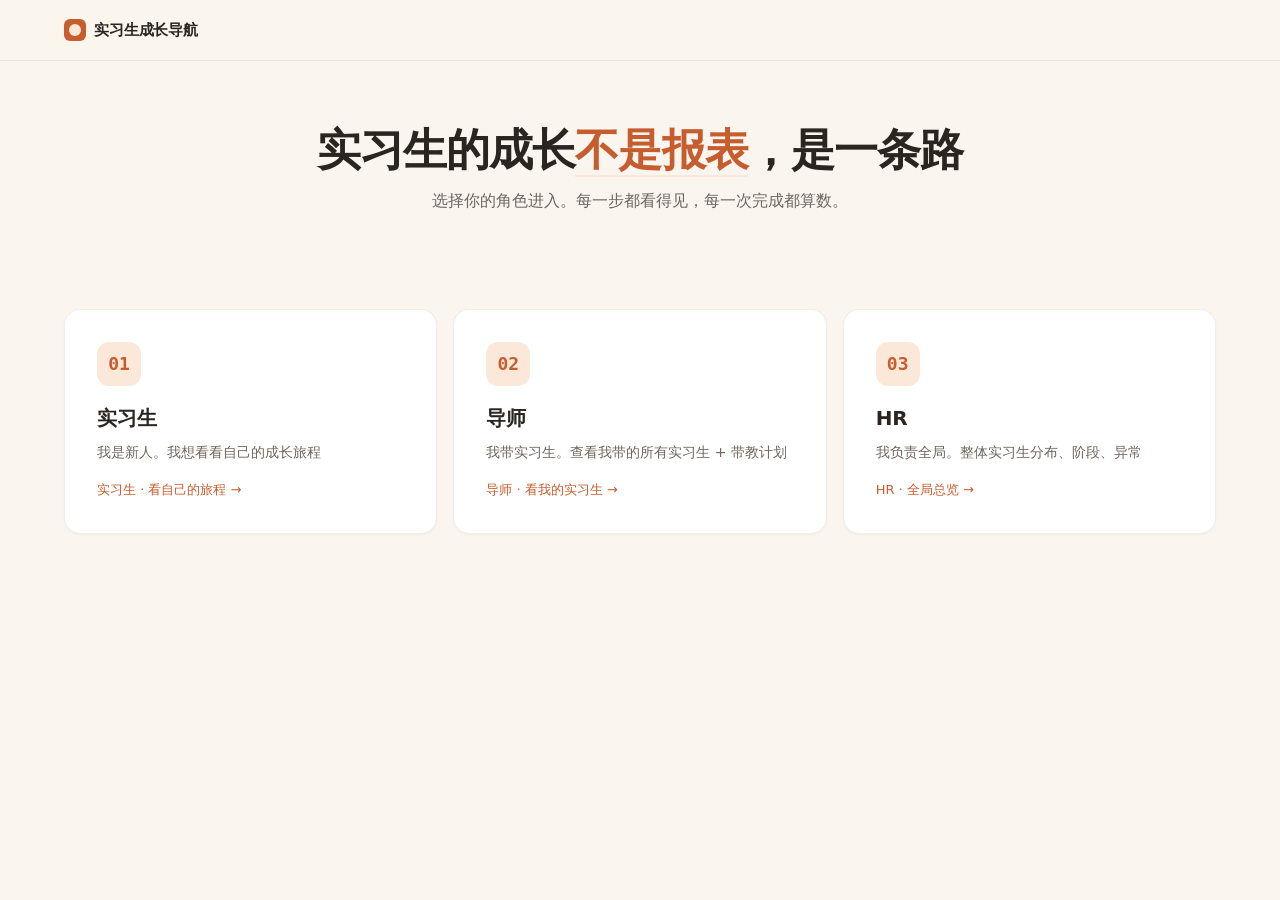
==== commit c3849581: "v2.1: 修复 onclick 和角色映射 — 备份点" ====
--- a/static/index.html
+++ b/static/index.html
@@ -4,6 +4,7 @@
 <meta charset="UTF-8">
 <meta name="viewport" content="width=device-width, initial-scale=1.0">
 <title>实习生成长导航</title>
+<link rel="icon" href="data:image/svg+xml,%3Csvg xmlns='http://www.w3.org/2000/svg' viewBox='0 0 32 32'%3E%3Crect width='32' height='32' rx='8' fill='%23c65d2e'/%3E%3Ccircle cx='16' cy='16' r='5' fill='%23fbe8d8'/%3E%3C/svg%3E">
 <style>
   /* ============================================================
      设计系统
@@ -149,6 +150,7 @@
     border-radius: 50%; background: var(--ember-glow);
   }
   .topbar-right { display: flex; align-items: center; gap: var(--s3); }
+  .topbar-right.is-hidden { display: none; }
   .who { font-size: 13px; color: var(--ink-soft); }
   .who b { color: var(--ink); font-weight: 600; }
 
@@ -841,7 +843,7 @@
       <span class="brand-mark"></span>
       <span>实习生成长导航</span>
     </div>
-    <div class="topbar-right" id="topbarRight">
+    <div class="topbar-right is-hidden" id="topbarRight">
       <span class="who" id="who"></span>
       <button class="btn btn-ghost btn-sm" onclick="logout()">切换身份</button>
     </div>
@@ -897,7 +899,7 @@
   const node = document.createElement(tag);
   for (const [k, v] of Object.entries(attrs)) {
     if (k === 'class') node.className = v;
-    else if (k === 'onclick') node.setAttribute('onclick', v);
+    else if (k === 'onclick') { if (typeof v === 'function') node.onclick = v; else node.setAttribute('onclick', v); }
     else if (k === 'html') node.innerHTML = v;
     else if (k === 'text') node.textContent = v;
     else if (k.startsWith('data-')) node.setAttribute(k, v);
@@ -970,6 +972,7 @@
 async function setUser(user) {
   state.user = user;
   $('#who').innerHTML = `<b>${esc(user.name)}</b> · ${user.role === 'intern' ? '实习生' : user.role === 'mentor' ? '导师' : 'HR'}`;
+  $('#topbarRight').classList.remove('is-hidden');
   if (user.role === 'intern') {
     state.current = 'intern';
     await renderIntern();
@@ -984,6 +987,11 @@
 function logout() {
   state.user = null;
   state.current = 'login';
+  $('#topbarRight').classList.add('is-hidden');
+  $('#topbarRight').innerHTML = `
+    <span class="who" id="who"></span>
+    <button class="btn btn-ghost btn-sm" onclick="logout()">切换身份</button>
+  `;
   renderLogin();
 }
 
@@ -1005,8 +1013,8 @@
   app.innerHTML = '';
 
   const roleGrid = el('div', { class: 'role-grid' }, [
-    roleCard('实习生', '我是新人', '我想看看自己的成长旅程', 'in', '实习生 · 看自己的旅程'),
-    roleCard('导师',   '我带实习生', '查看我带的所有实习生 + 带教计划', 'me', '导师 · 看我的实习生'),
+    roleCard('实习生', '我是新人', '我想看看自己的成长旅程', 'intern', '实习生 · 看自己的旅程'),
+    roleCard('导师',   '我带实习生', '查看我带的所有实习生 + 带教计划', 'mentor', '导师 · 看我的实习生'),
     roleCard('HR',     '我负责全局', '整体实习生分布、阶段、异常', 'hr', 'HR · 全局总览')
   ]);
 
@@ -1022,8 +1030,9 @@
 }
 
 function roleCard(title, sub, desc, key, hint) {
+  const num = key === 'intern' ? '01' : key === 'mentor' ? '02' : '03';
   return el('div', { class: 'role-card', onclick: () => openRolePicker(key) }, [
-    el('div', { class: 'glyph', text: key === 'in' ? '01' : key === 'me' ? '02' : '03' }),
+    el('div', { class: 'glyph', text: num }),
     el('h3', { text: title }),
     el('p', { text: sub + '。' + desc }),
     el('div', { class: 'open-hint', text: hint + ' →' })
@@ -1031,8 +1040,11 @@
 }
 
 function openRolePicker(roleKey) {
-  const filtered = DEMO_ACCOUNTS.filter(a => a.role === roleKey);
-  const roleLabel = roleKey === 'in' ? '实习生' : roleKey === 'me' ? '导师' : 'HR';
+  // roleKey: 'in' | 'me' | 'hr' → 'intern' | 'mentor' | 'hr'
+  const roleMap = { 'in': 'intern', 'me': 'mentor', 'hr': 'hr' };
+  const roleReal = roleMap[roleKey];
+  const filtered = DEMO_ACCOUNTS.filter(a => a.role === roleReal);
+  const roleLabel = roleReal === 'intern' ? '实习生' : roleReal === 'mentor' ? '导师' : 'HR';
 
   const list = el('div', { class: 'picker-list' },
     filtered.map(a => el('div', {
@@ -1642,20 +1654,28 @@
 
 async function openHRIntern(id) {
   const data = await api.intern(id);
-  const me = state.user;
-  // 切到实习生视图，但展示的不是当前用户
   state.user = { ...data.intern };
   state.current = 'hrIntern';
   state.data.hrView = data;
   await renderIntern();
-  // 顶部加返回按钮
-  $('#topbarRight').innerHTML = '';
-  $('#topbarRight').appendChild(el('button', { class: 'btn btn-ghost btn-sm', onclick: backToHR, text: '← 返回 HR 总览' }));
+  // 顶部替换为返回按钮
+  const tr = $('#topbarRight');
+  tr.classList.remove('is-hidden');
+  tr.innerHTML = '';
+  tr.appendChild(el('button', { class: 'btn btn-ghost btn-sm', onclick: backToHR, text: '← 返回 HR 总览' }));
+  tr.appendChild(el('span', { class: 'who', html: `查看 <b>${esc(data.intern.name)}</b> 的成长旅程` }));
 }
 
 function backToHR() {
+  // 还原顶栏结构（#who 元素）
+  $('#topbarRight').innerHTML = `
+    <span class="who" id="who"></span>
+    <button class="btn btn-ghost btn-sm" onclick="logout()">切换身份</button>
+  `;
   // 重新拿回原 user
-  api.me(1).then(u => { state.user = u; state.current = 'hr'; renderHR(); });
+  api.me(1).then(u => {
+    setUser(u);
+  });
 }
 
 function noop() {}
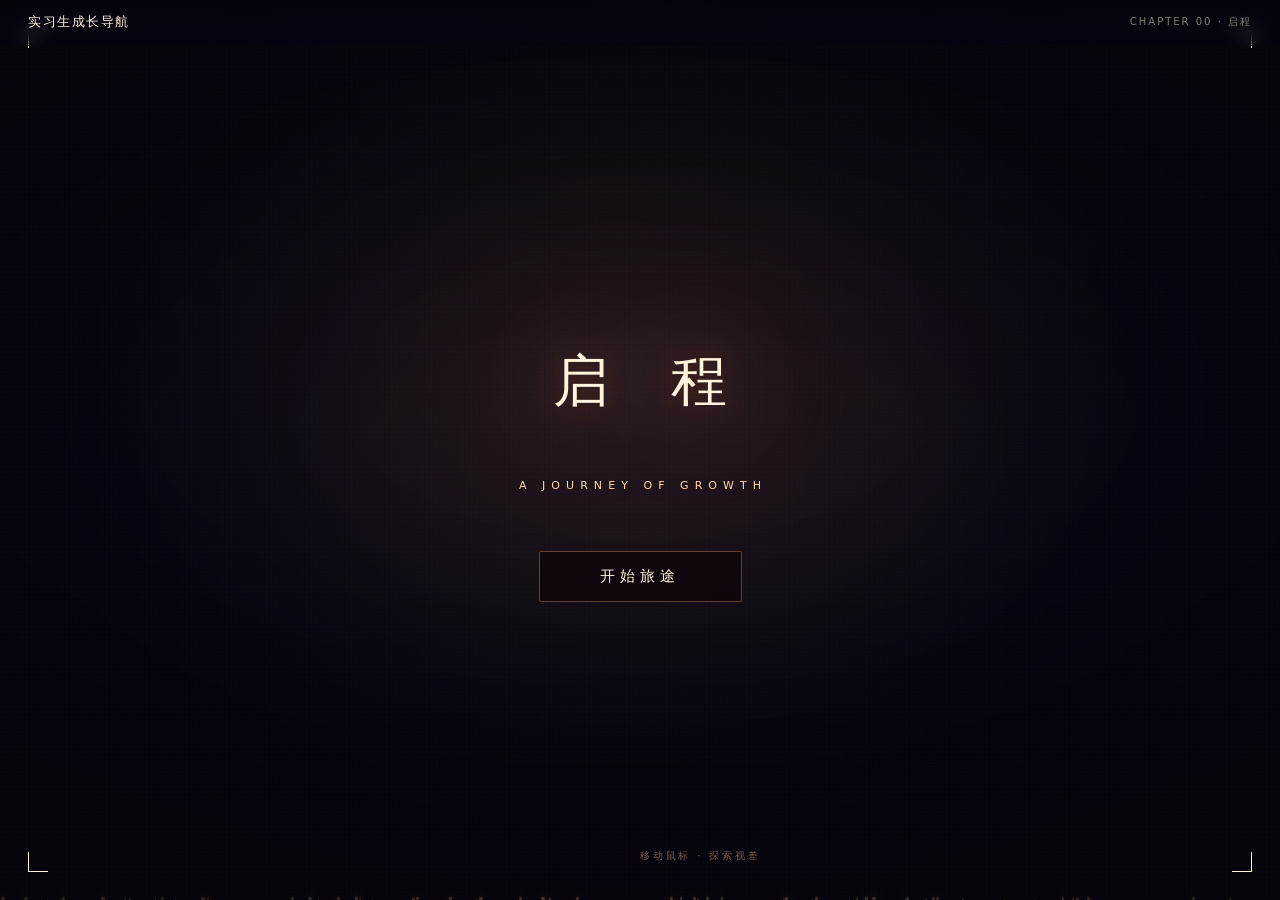
==== commit 5189b43d: "feat: 主题页集成 — 开场动画→白光闪→角色选择" ====
--- a/static/index.html
+++ b/static/index.html
@@ -833,8 +833,150 @@
     .hr-row .col-stage { display: none; }
   }
 </style>
+<!-- ====== 主题页 CSS（与现有设计隔离） ====== -->
+<style>
+  #themeOverlay {
+    position:fixed; inset:0; z-index:9999;
+    background:#0a0512;
+    font-family:system-ui,-apple-system,"PingFang SC","Microsoft YaHei",sans-serif;
+    color:#fff3e0; cursor:crosshair;
+    -webkit-font-smoothing:antialiased;
+    transition: opacity 0.6s ease;
+  }
+  #themeOverlay.hidden { opacity:0; pointer-events:none; }
+  #themeOverlay .bg-scene {
+    position:fixed; inset:-10%; z-index:1;
+    background-image:url('/bg.jpg');
+    background-size:cover; background-position:center;
+    filter:contrast(1.08) saturate(1.12) brightness(0.95);
+    will-change:transform;
+  }
+  #themeOverlay .bg-scene::after {
+    content:''; position:absolute; inset:0;
+    background:radial-gradient(ellipse 65% 45% at 50% 45%, transparent 30%, rgba(10,3,18,0.7) 100%);
+  }
+  #themeOverlay .light-rays {
+    position:fixed; inset:0; z-index:2; pointer-events:none;
+    background:radial-gradient(ellipse at 48% 42%, rgba(255,200,140,0.08) 0%, transparent 60%),
+                radial-gradient(ellipse at 52% 38%, rgba(255,160,90,0.04) 0%, transparent 50%);
+    animation:rayPulse 4s ease-in-out infinite;
+  }
+  @keyframes rayPulse { 0%,100%{opacity:0.7} 50%{opacity:1} }
+  #themeOverlay .particles { position:fixed; inset:0; z-index:3; pointer-events:none; }
+  #themeOverlay .ptcl {
+    position:absolute; border-radius:50%;
+    background:#ffd9a0;
+    box-shadow:0 0 8px #ff9a5a, 0 0 20px rgba(255,140,60,0.3);
+    animation:floatUp linear infinite;
+  }
+  @keyframes floatUp {
+    0%{transform:translateY(0) scale(0.3); opacity:0}
+    5%{opacity:0.9}
+    85%{opacity:0.2}
+    100%{transform:translateY(-110vh) scale(1.2); opacity:0}
+  }
+  #themeOverlay .vignette {
+    position:fixed; inset:0; z-index:4; pointer-events:none;
+    background:radial-gradient(ellipse 75% 55% at center, transparent 15%, rgba(6,2,10,0.85) 100%);
+  }
+  #themeOverlay .grain {
+    position:fixed; inset:0; z-index:5; pointer-events:none; opacity:0.03;
+    background-image:radial-gradient(circle at 1px 1px, rgba(255,255,255,0.6) 1px, transparent 0);
+    background-size:2.5px 2.5px;
+  }
+  #themeOverlay .corner {
+    position:fixed; z-index:8; width:20px; height:20px;
+    border-color:#ff9a5a; opacity:0;
+    animation:fadeUp 1.6s ease 0.6s both;
+  }
+  #themeOverlay .corner.tl { top:28px; left:28px;  border-top:1px solid; border-left:1px solid; }
+  #themeOverlay .corner.tr { top:28px; right:28px; border-top:1px solid; border-right:1px solid; }
+  #themeOverlay .corner.bl { bottom:28px; left:28px;  border-bottom:1px solid; border-left:1px solid; }
+  #themeOverlay .corner.br { bottom:28px; right:28px; border-bottom:1px solid; border-right:1px solid; }
+  #themeOverlay .topbar {
+    position:fixed; top:0; left:0; right:0; z-index:8;
+    padding:12px 28px;
+    display:flex; align-items:center; justify-content:space-between;
+    background:linear-gradient(180deg, rgba(6,2,10,0.8) 0%, transparent 100%);
+    animation:fadeDown 1.3s ease 0.4s both;
+  }
+  #themeOverlay .topbar .brand { font-size:13px; font-weight:500; letter-spacing:0.12em; }
+  #themeOverlay .topbar .chapter { font-size:10px; opacity:0.5; letter-spacing:0.2em; }
+  #themeOverlay .stage {
+    position:fixed; inset:0; z-index:10;
+    display:flex; flex-direction:column; align-items:center; justify-content:center;
+    pointer-events:none;
+  }
+  #themeOverlay .title {
+    font-size:56px; font-weight:200; letter-spacing:0.4em; text-indent:0.4em;
+    animation:fadeUp 1.8s ease 0.9s both;
+    text-shadow:0 0 100px rgba(255,150,70,0.5), 0 0 40px rgba(255,100,40,0.3);
+  }
+  #themeOverlay .subtitle {
+    margin-top:14px;
+    font-size:11px; letter-spacing:0.55em; text-indent:0.55em;
+    opacity:0; color:#ffd9a8;
+    animation:fadeUp 1.8s ease 1.3s both;
+  }
+  #themeOverlay .btn-start {
+    margin-top:56px;
+    padding:15px 60px;
+    border:1px solid rgba(255,180,120,0.35);
+    background:rgba(15,4,10,0.65); backdrop-filter:blur(10px);
+    color:#fff3e0; font-size:15px; font-weight:300; letter-spacing:0.35em;
+    cursor:pointer; pointer-events:auto; font-family:inherit; border-radius:2px;
+    animation:fadeUp 1.8s ease 1.7s both,
+               breathing 3.5s ease-in-out 2s infinite;
+    transition:all 0.35s;
+  }
+  #themeOverlay .btn-start:hover {
+    background:rgba(255,140,60,0.18);
+    border-color:rgba(255,170,110,0.7);
+    box-shadow:0 0 50px rgba(255,120,60,0.3), 0 0 100px rgba(255,100,40,0.15);
+    transform:scale(1.03);
+  }
+  @keyframes breathing {
+    0%,100%{box-shadow:0 0 24px rgba(255,120,60,0.18), inset 0 0 10px rgba(255,150,100,0.08)}
+    50%{box-shadow:0 0 56px rgba(255,120,60,0.4), inset 0 0 20px rgba(255,150,100,0.2)}
+  }
+  @keyframes fadeUp{from{opacity:0;transform:translateY(36px)}to{opacity:1;transform:translateY(0)}}
+  @keyframes fadeDown{from{opacity:0;transform:translateY(-24px)}to{opacity:1;transform:translateY(0)}}
+  #themeOverlay .hint {
+    position:fixed; bottom:36px; left:50%; transform:translateX(-50%);
+    z-index:8; font-size:10px; letter-spacing:0.28em;
+    opacity:0; color:rgba(255,200,160,0.45);
+    animation:fadeUp 1.8s ease 2.1s both;
+  }
+  #themeOverlay .flash {
+    position:fixed; inset:0; z-index:50; background:white; opacity:0; pointer-events:none;
+  }
+</style>
 </head>
 <body>
+
+<!-- ====== 主题页 ====== -->
+<div id="themeOverlay">
+  <div class="bg-scene" id="themeBg"></div>
+  <div class="light-rays"></div>
+  <div class="particles" id="themeParticles"></div>
+  <div class="vignette"></div>
+  <div class="grain"></div>
+  <div class="corner tl"></div>
+  <div class="corner tr"></div>
+  <div class="corner bl"></div>
+  <div class="corner br"></div>
+  <div class="topbar">
+    <span class="brand">实习生成长导航</span>
+    <span class="chapter">CHAPTER 00 · 启程</span>
+  </div>
+  <div class="stage">
+    <h1 class="title">启 程</h1>
+    <div class="subtitle">A JOURNEY OF GROWTH</div>
+    <button class="btn-start" id="btnStart" onclick="startJourney()">开始旅途</button>
+  </div>
+  <div class="hint">移动鼠标 · 探索视差</div>
+  <div class="flash" id="flash"></div>
+</div>
 
 <!-- 顶栏 -->
 <header class="topbar">
@@ -854,6 +996,55 @@
 
 <div id="toast" class="toast"><span class="toast-glyph"></span><span id="toastText"></span></div>
 <div id="modalRoot"></div>
+
+<script src="https://cdn.jsdelivr.net/npm/gsap@3.12.5/dist/gsap.min.js"></script>
+<script>
+/* ====== 主题页逻辑 ====== */
+(function(){
+  var pc=document.getElementById('themeParticles');
+  for(var i=0;i<60;i++){
+    var p=document.createElement('div');p.className='ptcl';
+    p.style.left=(Math.random()*100)+'%';p.style.bottom='0';
+    p.style.animationDuration=(5+Math.random()*14)+'s';
+    p.style.animationDelay=Math.random()*10+'s';
+    var s=1+Math.random()*2.5;p.style.width=s+'px';p.style.height=s+'px';
+    pc.appendChild(p);
+  }
+  var bg=document.getElementById('themeBg');
+  var mx=0,my=0,smx=0,smy=0;
+  window.onmousemove=function(e){
+    mx=(e.clientX/window.innerWidth-0.5)*2;
+    my=(e.clientY/window.innerHeight-0.5)*2;
+  };
+  function anim(){
+    smx+=(mx-smx)*0.035;smy+=(my-smy)*0.035;
+    bg.style.transform='translate('+(smx*30)+'px, '+(smy*22)+'px)';
+    requestAnimationFrame(anim);
+  }
+  anim();
+  window.startJourney=function(){
+    var btn=document.getElementById('btnStart');
+    var flash=document.getElementById('flash');
+    var overlay=document.getElementById('themeOverlay');
+    var stageEls=document.querySelectorAll('#themeOverlay .title, #themeOverlay .subtitle');
+    btn.onclick=null;btn.style.pointerEvents='none';
+    var tl=gsap.timeline();
+    tl.to(btn,{duration:0.45,opacity:0,scale:0.88,ease:'power2.in'});
+    tl.to(stageEls,{duration:0.55,opacity:0,y:-35,stagger:0.08,ease:'power2.in'},'<');
+    tl.to('#themeOverlay .hint, #themeOverlay .topbar, #themeOverlay .corner',{duration:0.55,opacity:0,ease:'power1.in'},'<');
+    tl.to(bg,{duration:2.0,scale:1.42,x:'-4%',y:'-5%',filter:'contrast(1.15) saturate(1.25) brightness(1.05)',ease:'power2.inOut'},'-=0.1');
+    tl.to('#themeOverlay .light-rays',{duration:2.0,opacity:1.6,ease:'power1.in'},'<');
+    tl.to('#themeOverlay .vignette',{duration:2.0,opacity:0.45,ease:'power1.in'},'<');
+    tl.to(bg,{duration:0.25,filter:'contrast(1.25) saturate(1.4) brightness(1.8)',ease:'power2.in'},'+=0.15');
+    tl.to(bg,{duration:0.35,filter:'contrast(1.25) saturate(1.4) brightness(2.8) blur(1.5px)',ease:'power2.in'});
+    tl.to(flash,{duration:0.35,opacity:1,ease:'power2.in'});
+    tl.to(flash,{duration:0.2,opacity:0,ease:'none'});
+    tl.to(overlay,{duration:0.6,opacity:0,ease:'power2.out'});
+    tl.set(overlay,{style:'display:none'});
+    renderLogin();
+  };
+})();
+</script>
 
 <script>
 /* ============================================================
@@ -1040,11 +1231,8 @@
 }
 
 function openRolePicker(roleKey) {
-  // roleKey: 'in' | 'me' | 'hr' → 'intern' | 'mentor' | 'hr'
-  const roleMap = { 'in': 'intern', 'me': 'mentor', 'hr': 'hr' };
-  const roleReal = roleMap[roleKey];
-  const filtered = DEMO_ACCOUNTS.filter(a => a.role === roleReal);
-  const roleLabel = roleReal === 'intern' ? '实习生' : roleReal === 'mentor' ? '导师' : 'HR';
+  const filtered = DEMO_ACCOUNTS.filter(a => a.role === roleKey);
+  const roleLabel = roleKey === 'intern' ? '实习生' : roleKey === 'mentor' ? '导师' : 'HR';
 
   const list = el('div', { class: 'picker-list' },
     filtered.map(a => el('div', {
